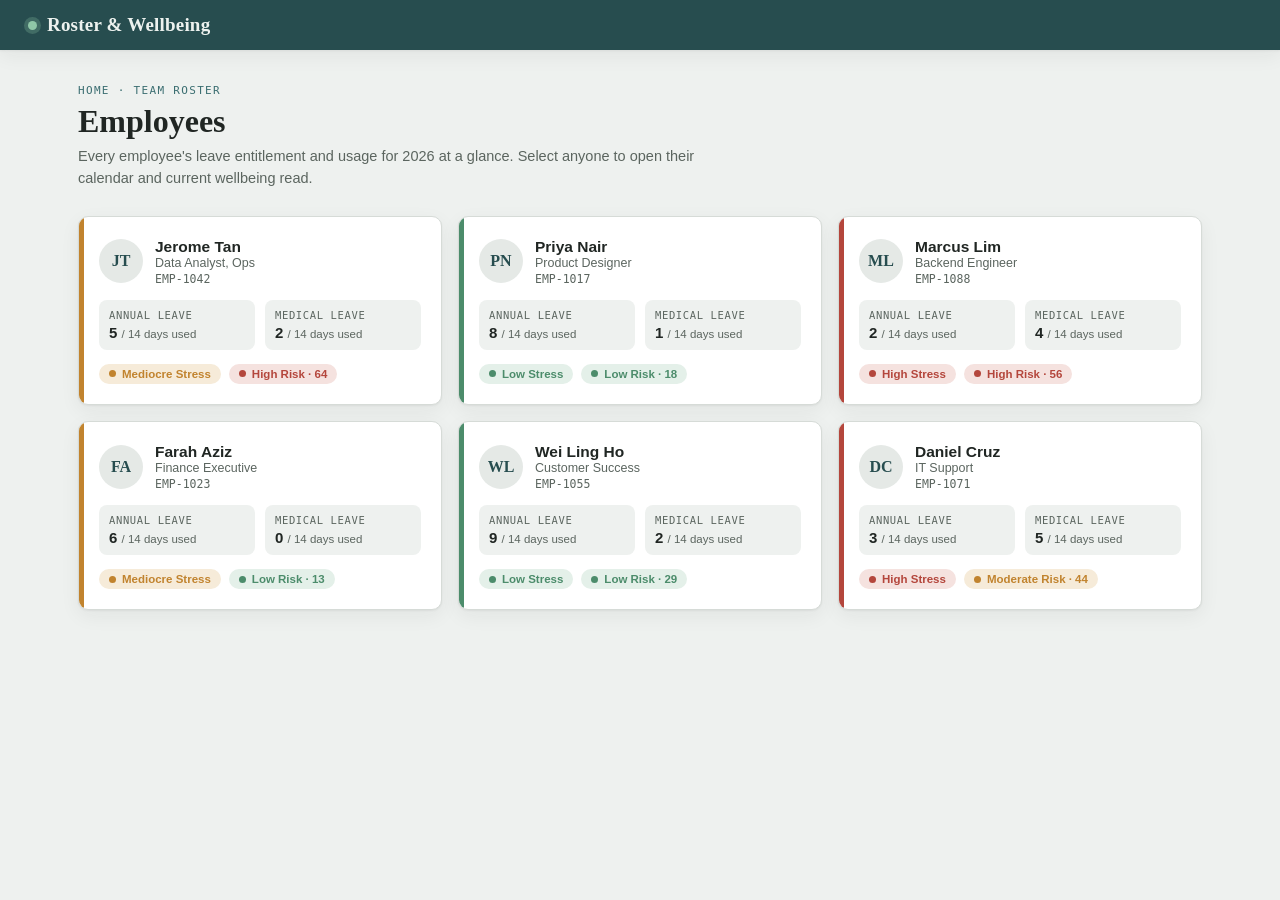
==== index.html @ 820d0a8b "Add files via upload" ====
<!DOCTYPE html>
<html lang="en">
<head>
<meta charset="UTF-8">
<title>Roster & Wellbeing — HR Dashboard</title>
<meta name="viewport" content="width=device-width, initial-scale=1">
<link rel="stylesheet" href="styles.css">
</head>
<body>

<div class="topbar">
  <div class="brand"><span class="dot"></span> Roster &amp; Wellbeing</div>
  <button class="back-btn" id="backBtn">← Back to roster</button>
</div>

<!-- ============ HOME PAGE ============ -->
<div class="page" id="homePage">
  <div class="page-head">
    <div class="eyebrow">Home · Team Roster</div>
    <h1>Employees</h1>
    <p>Every employee's leave entitlement and usage for 2026 at a glance. Select anyone to open their calendar and current wellbeing read.</p>
  </div>
  <div class="roster" id="rosterGrid"></div>
</div>

<!-- ============ EMPLOYEE PAGE ============ -->
<div class="page hidden" id="employeePage">

  <div class="emp-header-card">
    <div class="avatar" id="empAvatar">—</div>
    <div class="emp-header-info">
      <h2 id="empName">—</h2>
      <div class="sub">
        <span id="empId">—</span>
        <span id="empRole">—</span>
        <span id="empSchedule">—</span>
      </div>
    </div>
  </div>

  <div class="stress-strip" id="stressStrip" data-stress="low">
    <div class="stress-left">
      <div class="eyebrow">Current wellbeing signal</div>
      <p class="stress-label" id="stressLabel">Low Stress</p>
      <p class="stress-desc" id="stressDesc">—</p>
      <p class="stress-note">Modelled from workload activity, plus annual &amp; medical leave taken, via the Foundry wellbeing agent.</p>
    </div>
    <div class="pulse-wrap"><svg id="pulseSvg" viewBox="0 0 380 60" preserveAspectRatio="none"></svg></div>
  </div>

  <div class="risk-card" id="riskCard" data-risk="low">
    <div class="risk-card-head">
      <div class="risk-left">
        <div class="eyebrow">Burnout early-warning score</div>
        <div class="risk-score-row">
          <span class="risk-score-num" id="riskScoreVal">—</span>
          <span class="risk-score-label" id="riskLabel">—</span>
        </div>
        <p class="risk-desc" id="riskDesc">—</p>
      </div>
    </div>
    <div class="risk-factors" id="riskFactors"></div>
    <p class="stress-note">Model combines after-hours activity, absenteeism trend and PTO utilization. Intended as a prompt for a supportive conversation, not a performance or disciplinary measure — see the disclosure note below.</p>
  </div>

  <div class="legend">
    <div class="item"><span class="swatch" style="background:#E5EFEC; border:1px solid var(--brand)"></span> Scheduled work day</div>
    <div class="item"><span class="swatch" style="background:var(--al)"></span> Annual leave</div>
    <div class="item"><span class="swatch" style="background:var(--ml)"></span> Medical leave</div>
    <div class="item"><span class="swatch" style="background:var(--surface-2)"></span> Weekend / off</div>
    <div class="item"><span class="swatch" style="background:var(--surface-2); opacity:0.55; border:1px solid var(--brand)"></span> Upcoming (no workload data yet)</div>
    <div class="item"><span class="swatch" style="background:var(--ot-flag); border-radius:50%; width:8px; height:8px;"></span> After-hours activity logged (time shown, click for detail)</div>
    <div class="item"><span class="swatch" style="background:var(--wk-flag); border-radius:50%; width:8px; height:8px;"></span> Weekend login logged (time shown, click for detail)</div>
    <div class="item">Time chip colour = that day's workload: <span class="swatch" style="background:var(--stress-low-bg); border:1px solid var(--stress-low)"></span> light <span class="swatch" style="background:var(--stress-med-bg); border:1px solid var(--stress-med)"></span> mediocre <span class="swatch" style="background:var(--stress-high-bg); border:1px solid var(--stress-high)"></span> heavy</div>
  </div>

  <div class="cal-shell">
    <div class="cal-col" id="calendarCol"></div>
    <div class="side-panel" id="sidePanel">
      <div class="sp-empty" id="spEmpty"><span class="big">No day selected</span>Click any scheduled work day up to today to see that day's workload breakdown. Future work days have no data yet.</div>
      <div id="spContent" class="hidden"></div>
    </div>
  </div>

  <div class="data-note">
    Prototype data notice — workload figures and the burnout risk score shown here are simulated for demo purposes. In production, this panel would be populated by the on-device activity tracker (Microsoft 365 apps, browser activity, screen &amp; input signal), leave records, and attendance data feeding the Foundry agent, under the organization's monitoring policy that employees have been notified of. The risk score is intended to prompt a private, supportive conversation between manager and employee — not to drive automated action, and it should not be used as an input to performance reviews or disciplinary decisions.
  </div>
</div>

<script src="script.js"></script>
</body>
</html>
---- styles.css ----
:root{
    --bg: #EEF1EF;
    --surface: #FFFFFF;
    --surface-2: #E5E9E6;
    --ink: #202623;
    --ink-soft: #5B655F;
    --line: #D6DBD7;
    --brand: #3B6E71;
    --brand-deep: #274D4F;
    --stress-low: #4C8C6B;
    --stress-low-bg: #E4F0E9;
    --stress-med: #C1832E;
    --stress-med-bg: #F6EBD9;
    --stress-high: #B4463C;
    --stress-high-bg: #F5E2DF;
    --al: #3B6E71;
    --ml: #B4463C;
    --ot-flag: #7C5CBF;
    --wk-flag: #2E7D9A;
    --shadow: 0 1px 2px rgba(32,38,35,0.06), 0 6px 20px rgba(32,38,35,0.06);
    --radius: 10px;
    --mono: 'IBM Plex Mono', ui-monospace, Menlo, Consolas, monospace;
    --serif: 'Fraunces', Georgia, serif;
    --sans: 'Inter', -apple-system, BlinkMacSystemFont, 'Segoe UI', sans-serif;
  }
  @import url('https://fonts.googleapis.com/css2?family=Fraunces:opsz,wght@9..144,400;9..144,600;9..144,700&family=Inter:wght@400;500;600;700&family=IBM+Plex+Mono:wght@400;500&display=swap');

  *{ box-sizing: border-box; }
  html,body{ margin:0; padding:0; }
  body{
    background: var(--bg);
    color: var(--ink);
    font-family: var(--sans);
    min-height: 100vh;
  }
  ::selection{ background: var(--brand); color: #fff; }

  /* ---------- top bar ---------- */
  .topbar{
    position: sticky; top:0; z-index: 50;
    background: var(--brand-deep);
    color: #EDF2EF;
    padding: 14px 28px;
    display:flex; align-items:center; justify-content:space-between;
    box-shadow: var(--shadow);
  }
  .topbar .brand{
    font-family: var(--serif); font-weight:600; font-size: 19px; letter-spacing: 0.2px;
    display:flex; align-items:center; gap:10px;
  }
  .brand .dot{ width:9px; height:9px; border-radius:50%; background:#8FC7A8; box-shadow:0 0 0 4px rgba(143,199,168,0.25); }
  .back-btn{
    background: rgba(255,255,255,0.08);
    border: 1px solid rgba(255,255,255,0.18);
    color: #EDF2EF;
    padding: 8px 14px;
    border-radius: 8px;
    font-family: var(--sans); font-size: 13px; font-weight:500;
    cursor:pointer; display:none; align-items:center; gap:6px;
  }
  .back-btn:hover{ background: rgba(255,255,255,0.16); }
  .back-btn.show{ display:inline-flex; }

  /* ---------- page shell ---------- */
  .page{ max-width: 1180px; margin: 0 auto; padding: 34px 28px 80px; }
  .hidden{ display:none !important; }

  .page-head{ margin-bottom: 26px; }
  .page-head .eyebrow{
    font-family: var(--mono); font-size: 11px; letter-spacing: 0.12em; text-transform: uppercase;
    color: var(--brand); margin-bottom: 6px;
  }
  .page-head h1{ font-family: var(--serif); font-weight:700; font-size: 32px; margin:0 0 6px; }
  .page-head p{ color: var(--ink-soft); margin:0; font-size: 14.5px; max-width: 640px; line-height:1.5; }

  /* ---------- roster grid ---------- */
  .roster{
    display:grid; grid-template-columns: repeat(auto-fill, minmax(270px,1fr)); gap:16px;
    margin-top: 22px;
  }
  .emp-card{
    background: var(--surface); border:1px solid var(--line); border-radius: var(--radius);
    padding: 20px; cursor:pointer; box-shadow: var(--shadow);
    transition: transform .15s ease, box-shadow .15s ease;
    position:relative; overflow:hidden;
  }
  .emp-card:hover{ transform: translateY(-2px); box-shadow: 0 4px 8px rgba(32,38,35,0.08), 0 14px 28px rgba(32,38,35,0.10); }
  .emp-card:focus-visible{ outline: 2px solid var(--brand); outline-offset:2px; }
  .emp-card::before{
    content:""; position:absolute; left:0; top:0; bottom:0; width:5px;
  }
  .emp-card[data-stress="low"]::before{ background: var(--stress-low); }
  .emp-card[data-stress="mediocre"]::before{ background: var(--stress-med); }
  .emp-card[data-stress="high"]::before{ background: var(--stress-high); }

  .emp-top{ display:flex; align-items:center; gap:12px; margin-bottom: 14px; }
  .avatar{
    width:44px; height:44px; border-radius:50%; background: var(--surface-2);
    display:flex; align-items:center; justify-content:center; font-family: var(--serif); font-weight:600;
    color: var(--brand-deep); font-size: 16px; flex-shrink:0;
  }
  .emp-name{ font-weight:600; font-size:15.5px; line-height:1.25; }
  .emp-role{ font-size:12.5px; color: var(--ink-soft); }
  .emp-id{ font-family: var(--mono); font-size: 11.5px; color: var(--ink-soft); margin-top:2px; }

  .emp-stats{ display:grid; grid-template-columns: 1fr 1fr; gap:10px; margin-top:14px; }
  .stat{ background: var(--bg); border-radius:8px; padding:9px 10px; }
  .stat .stat-label{ font-size: 10.5px; text-transform:uppercase; letter-spacing:.06em; color: var(--ink-soft); margin-bottom:3px; font-family: var(--mono); }
  .stat .stat-value{ font-size: 15px; font-weight:600; }
  .stat .stat-value small{ font-weight:400; font-size:11.5px; color: var(--ink-soft); }

  .stress-pill, .risk-pill{
    display:inline-flex; align-items:center; gap:6px; font-size: 11.5px; font-weight:600;
    padding: 4px 10px; border-radius: 999px; margin-top: 14px;
  }
  .stress-pill .p-dot, .risk-pill .p-dot{ width:7px; height:7px; border-radius:50%; }
  .stress-pill[data-stress="low"]{ background: var(--stress-low-bg); color: var(--stress-low); }
  .stress-pill[data-stress="low"] .p-dot{ background: var(--stress-low); }
  .stress-pill[data-stress="mediocre"]{ background: var(--stress-med-bg); color: var(--stress-med); }
  .stress-pill[data-stress="mediocre"] .p-dot{ background: var(--stress-med); }
  .stress-pill[data-stress="high"]{ background: var(--stress-high-bg); color: var(--stress-high); }
  .stress-pill[data-stress="high"] .p-dot{ background: var(--stress-high); }

  .pill-row{ display:flex; flex-wrap:wrap; gap:8px; }
  .risk-pill[data-risk="low"]{ background: var(--stress-low-bg); color: var(--stress-low); }
  .risk-pill[data-risk="low"] .p-dot{ background: var(--stress-low); }
  .risk-pill[data-risk="moderate"]{ background: var(--stress-med-bg); color: var(--stress-med); }
  .risk-pill[data-risk="moderate"] .p-dot{ background: var(--stress-med); }
  .risk-pill[data-risk="high"]{ background: var(--stress-high-bg); color: var(--stress-high); }
  .risk-pill[data-risk="high"] .p-dot{ background: var(--stress-high); }
  .risk-pill[data-risk="critical"]{ background: var(--stress-high); color: #fff; }
  .risk-pill[data-risk="critical"] .p-dot{ background: #fff; }

  /* ---------- burnout risk card ---------- */
  .risk-card{
    border-radius: var(--radius); padding: 20px 26px; margin-bottom: 22px;
    box-shadow: var(--shadow); border: 1px solid var(--line); background: var(--surface);
  }
  .risk-card[data-risk="low"]{ border-left: 5px solid var(--stress-low); }
  .risk-card[data-risk="moderate"]{ border-left: 5px solid var(--stress-med); }
  .risk-card[data-risk="high"]{ border-left: 5px solid var(--stress-high); }
  .risk-card[data-risk="critical"]{ border-left: 5px solid var(--stress-high); background: linear-gradient(180deg, var(--stress-high-bg), #fff); }
  .risk-card .eyebrow{
    font-family: var(--mono); font-size: 11px; text-transform:uppercase; letter-spacing:.1em; color: var(--ink-soft); margin-bottom:8px;
  }
  .risk-score-row{ display:flex; align-items:baseline; gap:10px; }
  .risk-score-num{ font-family: var(--serif); font-weight:700; font-size: 30px; }
  .risk-score-label{ font-family: var(--serif); font-weight:700; font-size: 17px; }
  .risk-card[data-risk="low"] .risk-score-num, .risk-card[data-risk="low"] .risk-score-label{ color: var(--stress-low); }
  .risk-card[data-risk="moderate"] .risk-score-num, .risk-card[data-risk="moderate"] .risk-score-label{ color: var(--stress-med); }
  .risk-card[data-risk="high"] .risk-score-num, .risk-card[data-risk="high"] .risk-score-label,
  .risk-card[data-risk="critical"] .risk-score-num, .risk-card[data-risk="critical"] .risk-score-label{ color: var(--stress-high); }
  .risk-desc{ font-size: 13px; color: var(--ink-soft); margin: 6px 0 0; max-width: 640px; line-height:1.45; }

  .risk-factors{ display:grid; grid-template-columns: repeat(auto-fit, minmax(220px,1fr)); gap:16px; margin-top:18px; }
  .rf-row .rf-top{ display:flex; justify-content:space-between; font-size:12.5px; margin-bottom:4px; }
  .rf-row .rf-name{ color: var(--ink); font-weight:600; }
  .rf-row .rf-val{ font-family: var(--mono); font-size:11.5px; color: var(--ink-soft); }
  .rf-row .rf-note{ font-size: 11px; color: var(--ink-soft); margin-top:5px; line-height:1.4; }
  .bar-fill.risk-fill{ background: var(--brand-deep); }

  /* ---------- employee page ---------- */
  .emp-header-card{
    background: var(--surface); border:1px solid var(--line); border-radius: var(--radius);
    padding: 22px 26px; box-shadow: var(--shadow); display:flex; align-items:center; gap:18px; margin-bottom: 18px;
  }
  .emp-header-card .avatar{ width:58px; height:58px; font-size:20px; }
  .emp-header-info h2{ font-family: var(--serif); font-size:22px; margin:0 0 3px; font-weight:700; }
  .emp-header-info .sub{ font-size: 13px; color: var(--ink-soft); display:flex; gap:14px; flex-wrap:wrap; }
  .emp-header-info .sub span{ font-family: var(--mono); }

  /* stress strip: signature element */
  .stress-strip{
    border-radius: var(--radius); padding: 20px 26px; margin-bottom: 22px; position:relative; overflow:hidden;
    display:flex; align-items:center; justify-content:space-between; gap: 24px; box-shadow: var(--shadow);
    border: 1px solid var(--line);
  }
  .stress-strip[data-stress="low"]{ background: linear-gradient(180deg, var(--stress-low-bg), #fff); }
  .stress-strip[data-stress="mediocre"]{ background: linear-gradient(180deg, var(--stress-med-bg), #fff); }
  .stress-strip[data-stress="high"]{ background: linear-gradient(180deg, var(--stress-high-bg), #fff); }
  .stress-strip .stress-left .eyebrow{
    font-family: var(--mono); font-size: 11px; text-transform:uppercase; letter-spacing:.1em; color: var(--ink-soft); margin-bottom:6px;
  }
  .stress-strip .stress-label{ font-family: var(--serif); font-weight:700; font-size: 26px; margin:0; }
  .stress-strip[data-stress="low"] .stress-label{ color: var(--stress-low); }
  .stress-strip[data-stress="mediocre"] .stress-label{ color: var(--stress-med); }
  .stress-strip[data-stress="high"] .stress-label{ color: var(--stress-high); }
  .stress-strip .stress-desc{ font-size: 13px; color: var(--ink-soft); margin-top: 4px; max-width: 460px; line-height:1.45; }
  .pulse-wrap{ flex: 1; max-width: 380px; height: 60px; }
  .pulse-wrap svg{ width:100%; height:100%; display:block; }
  .stress-note{ font-size: 11px; color: var(--ink-soft); margin-top:10px; }

  /* legend */
  .legend{ display:flex; gap:18px; flex-wrap:wrap; align-items:center; margin: 4px 0 20px; font-size:12.5px; color: var(--ink-soft); }
  .legend .item{ display:flex; align-items:center; gap:7px; }
  .legend .swatch{ width:12px; height:12px; border-radius:3px; }

  /* calendar layout with side panel */
  .cal-shell{ display:flex; gap: 22px; align-items:flex-start; }
  .cal-col{ flex: 1; min-width:0; }

  .month-block{ margin-bottom: 30px; }
  .month-tab{
    display:inline-block; font-family: var(--serif); font-weight:700; font-size: 16.5px;
    background: var(--brand-deep); color:#EDF2EF; padding: 6px 16px; border-radius: 7px 7px 0 0;
  }
  .month-grid{
    background: var(--surface); border: 1px solid var(--line); border-radius: 0 8px 8px 8px;
    box-shadow: var(--shadow); overflow:hidden;
  }
  .dow-row{ display:grid; grid-template-columns: repeat(7,1fr); background: var(--surface-2); }
  .dow-row div{ text-align:center; font-size:10.5px; font-family: var(--mono); text-transform:uppercase; color: var(--ink-soft); padding:7px 0; letter-spacing:.05em; }
  .day-grid{ display:grid; grid-template-columns: repeat(7,1fr); }
  .day-cell{
    min-height: 68px; border-right:1px solid var(--line); border-bottom:1px solid var(--line);
    padding: 6px 7px; position:relative; font-size:12px;
  }
  .day-cell:nth-child(7n){ border-right:none; }
  .day-cell.empty{ background: repeating-linear-gradient(135deg, #fafbfa, #fafbfa 6px, #f4f6f5 6px, #f4f6f5 12px); }
  .day-cell .d-num{ font-family: var(--mono); font-weight:500; color: var(--ink-soft); font-size:11px; }
  .day-cell.weekend .d-num{ color: #B8BFB9; }
  .day-cell.workday{ cursor:pointer; }
  .day-cell.workday:hover{ background: #F3F7F5; }
  .day-cell.workday:focus-visible{ outline:2px solid var(--brand); outline-offset:-2px; }
  .day-cell.workday.future{ cursor:default; opacity:0.55; }
  .day-cell.workday.future:hover{ background:none; }
  .day-cell.workday.future .sched-tag{ background: var(--surface-2); color: var(--ink-soft); }
  .day-cell.today{ box-shadow: inset 0 0 0 2px var(--brand); }
  .day-cell .sched-tag{
    display:inline-block; margin-top:4px; font-size: 9.5px; font-family: var(--mono); color: var(--brand);
    background: #E5EFEC; padding: 1px 5px; border-radius: 4px;
  }
  .day-cell .sched-tag[data-load="light"]{ background: var(--stress-low-bg); color: var(--stress-low); }
  .day-cell .sched-tag[data-load="mediocre"]{ background: var(--stress-med-bg); color: var(--stress-med); }
  .day-cell .sched-tag[data-load="heavy"]{ background: var(--stress-high-bg); color: var(--stress-high); font-weight:600; }
  .day-cell .ot-dot, .day-cell .wk-dot{
    position:absolute; top:6px; right:7px; width:7px; height:7px; border-radius:50%;
  }
  .day-cell .ot-dot{ background: var(--ot-flag); }
  .day-cell .wk-dot{ background: var(--wk-flag); }
  .day-cell .ot-dot + .wk-dot{ right:17px; }
  .day-cell .event-time{
    display:block; font-family: var(--mono); font-size: 9px; letter-spacing:0.01em;
    margin-top: 3px; line-height:1.3;
  }
  .day-cell .event-time.ot-time{ color: var(--ot-flag); }
  .day-cell .event-time.wk-time{ color: var(--wk-flag); }
  .day-cell.has-login{ cursor:pointer; }
  .day-cell.has-login:hover{ background: #F3F7F5; }
  .day-cell.has-login:focus-visible{ outline:2px solid var(--brand); outline-offset:-2px; }
  .day-cell .leave-tag{
    display:inline-block; margin-top:4px; font-size: 9.5px; font-weight:700; padding:1px 6px; border-radius:4px; color:#fff;
  }
  .day-cell .leave-tag.al{ background: var(--al); }
  .day-cell .leave-tag.ml{ background: var(--ml); }
  .day-cell.selected{ background: #E9F2EE; box-shadow: inset 0 0 0 2px var(--brand); }

  /* side panel */
  .side-panel{
    width: 300px; flex-shrink:0; position: sticky; top: 78px;
    background: var(--surface); border: 1px solid var(--line); border-radius: var(--radius);
    box-shadow: var(--shadow); padding: 20px; max-height: calc(100vh - 100px); overflow:auto;
  }
  .side-panel .sp-empty{ color: var(--ink-soft); font-size: 13px; line-height:1.5; text-align:center; padding: 30px 6px; }
  .side-panel .sp-empty .big{ font-family: var(--serif); font-size:15px; color:var(--ink); display:block; margin-bottom:6px; }
  .sp-date{ font-family: var(--mono); font-size:11px; color: var(--brand); text-transform:uppercase; letter-spacing:.08em; margin-bottom:4px; }
  .sp-title{ font-family: var(--serif); font-weight:700; font-size:18px; margin: 0 0 2px; }
  .sp-sub{ font-size:12px; color: var(--ink-soft); margin-bottom: 16px; }
  .sp-flag-block{
    border-radius:8px; padding:10px 12px; margin-bottom:16px; border:1px solid var(--line);
  }
  .sp-flag-block.ot{ background: #F3EFFA; border-color: #DCD2F0; }
  .sp-flag-block.wk{ background: #E9F3F6; border-color: #CFE4EA; }
  .sp-flag-top{ display:flex; align-items:center; gap:7px; font-size:12.5px; font-weight:600; }
  .sp-flag-dot{ width:8px; height:8px; border-radius:50%; flex-shrink:0; }
  .sp-flag-dot.ot{ background: var(--ot-flag); }
  .sp-flag-dot.wk{ background: var(--wk-flag); }
  .sp-flag-detail{ font-size:12px; color: var(--ink-soft); margin-top:5px; }
  .sp-note{ font-size:12px; color: var(--ink-soft); line-height:1.5; }
  .sp-score{
    display:flex; align-items:center; justify-content:space-between;
    background: var(--bg); border-radius:8px; padding:10px 12px; margin-bottom:16px;
  }
  .sp-score .lab{ font-size:11px; color:var(--ink-soft); font-family: var(--mono); text-transform:uppercase; letter-spacing:.05em; }
  .sp-score .val{ font-weight:700; font-size:14px; }
  .sp-metric{ margin-bottom: 12px; }
  .sp-metric .m-top{ display:flex; justify-content:space-between; font-size:12px; margin-bottom:4px; }
  .sp-metric .m-top .m-name{ color: var(--ink-soft); }
  .sp-metric .m-top .m-val{ font-weight:600; font-family: var(--mono); font-size:11.5px; }
  .bar-bg{ height:6px; background: var(--surface-2); border-radius: 4px; overflow:hidden; }
  .bar-fill{ height:100%; background: var(--brand); border-radius:4px; }
  .sp-apps{ margin-top: 18px; }
  .sp-apps h4{ font-size:11px; text-transform:uppercase; letter-spacing:.06em; color: var(--ink-soft); font-family: var(--mono); margin: 0 0 10px; }
  .app-row{ display:flex; align-items:center; gap:8px; font-size:12px; margin-bottom:8px; }
  .app-row .app-name{ width: 76px; flex-shrink:0; color: var(--ink-soft); }
  .app-row .bar-bg{ flex:1; }
  .app-row .app-pct{ font-family: var(--mono); font-size:11px; width:30px; text-align:right; }

  .data-note{
    font-size: 11.5px; color: var(--ink-soft); border-top: 1px dashed var(--line); margin-top: 26px; padding-top: 14px; line-height:1.5;
  }

  @media (max-width: 860px){
    .cal-shell{ flex-direction: column; }
    .side-panel{ width: 100%; position: static; order:-1; }
  }
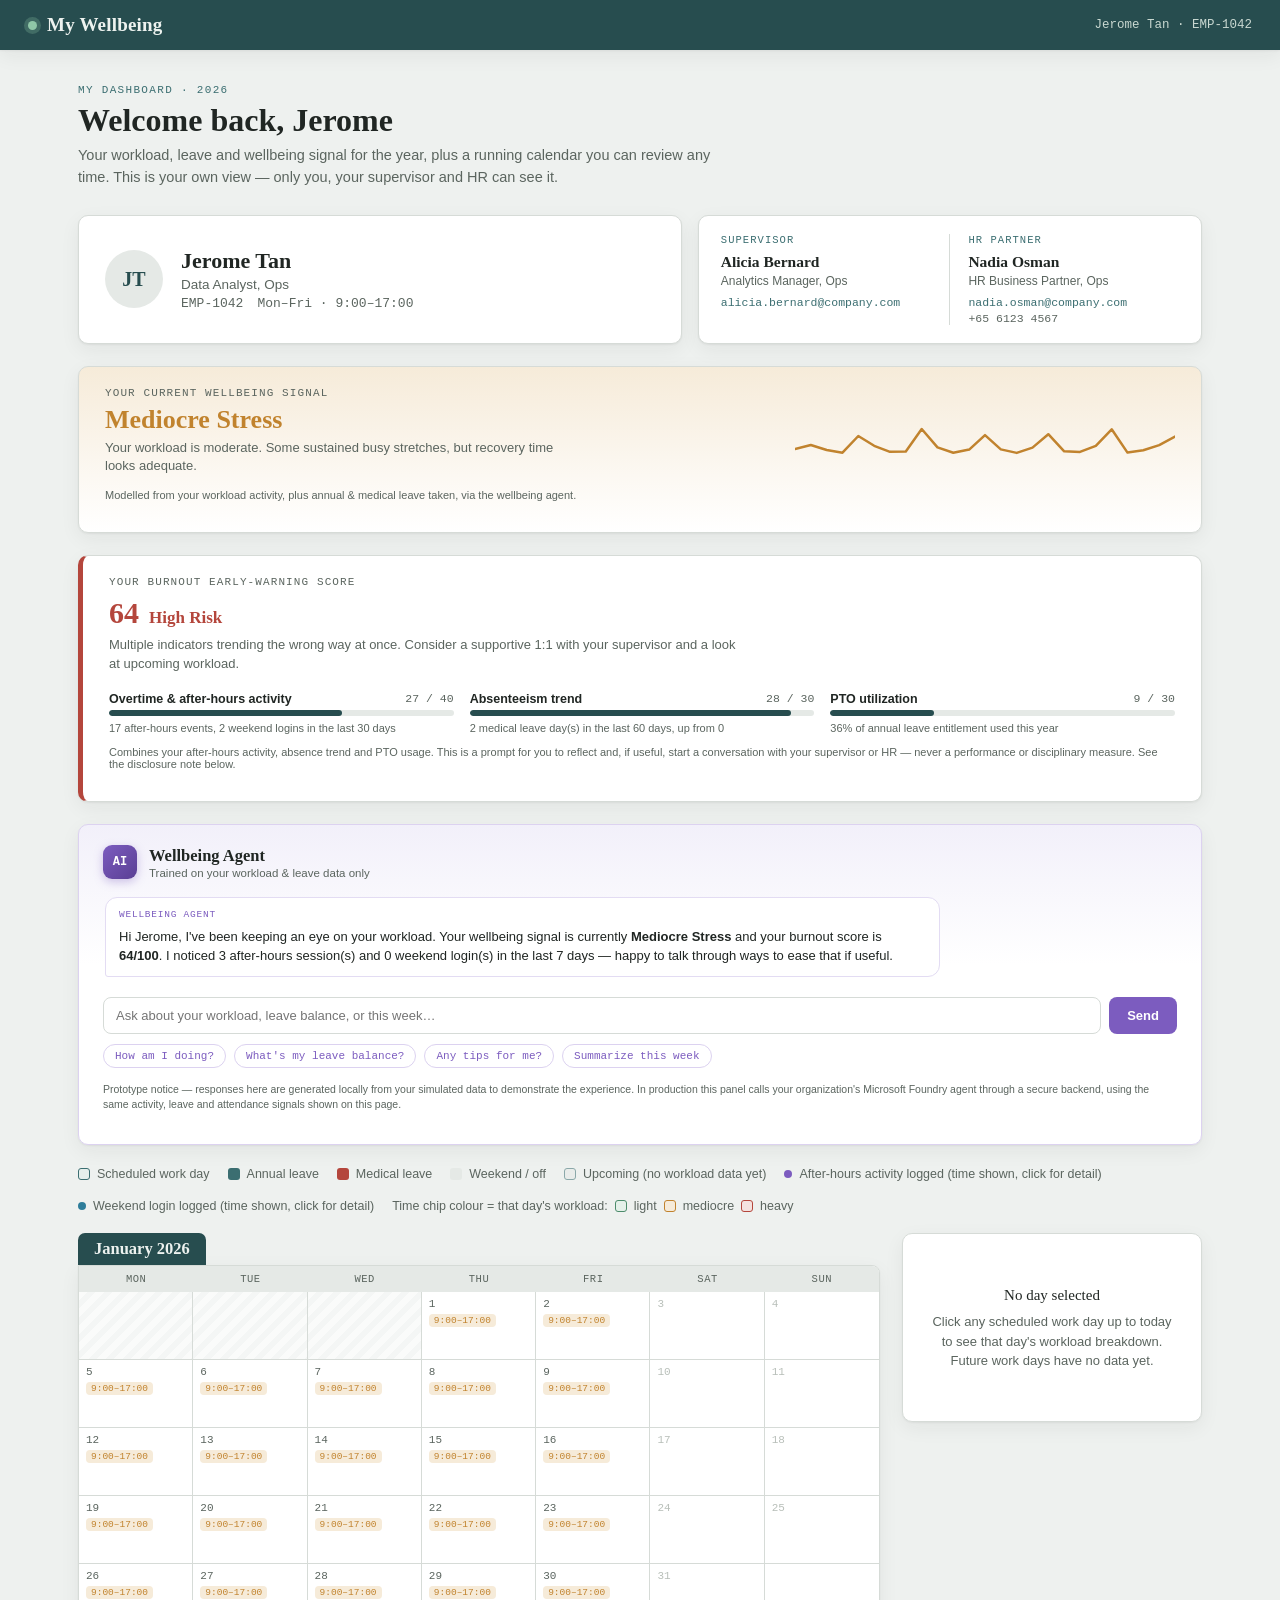
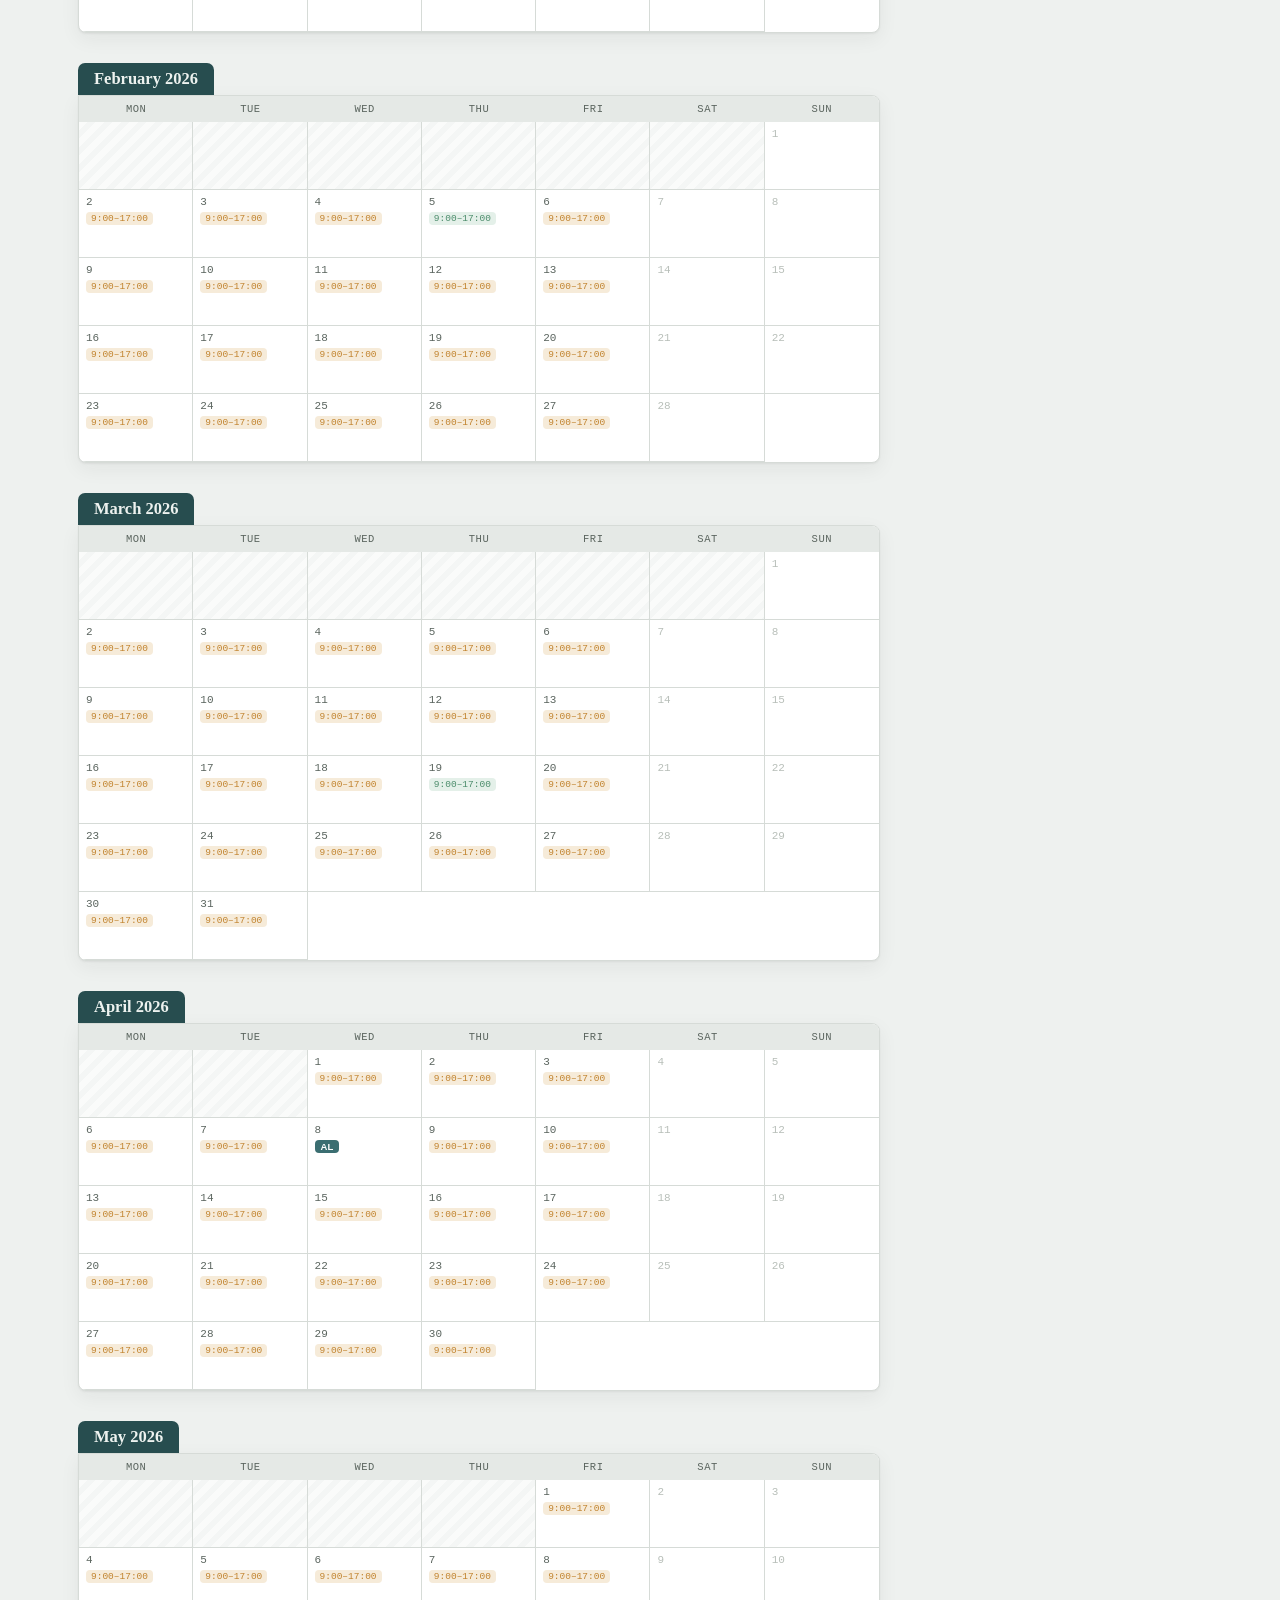
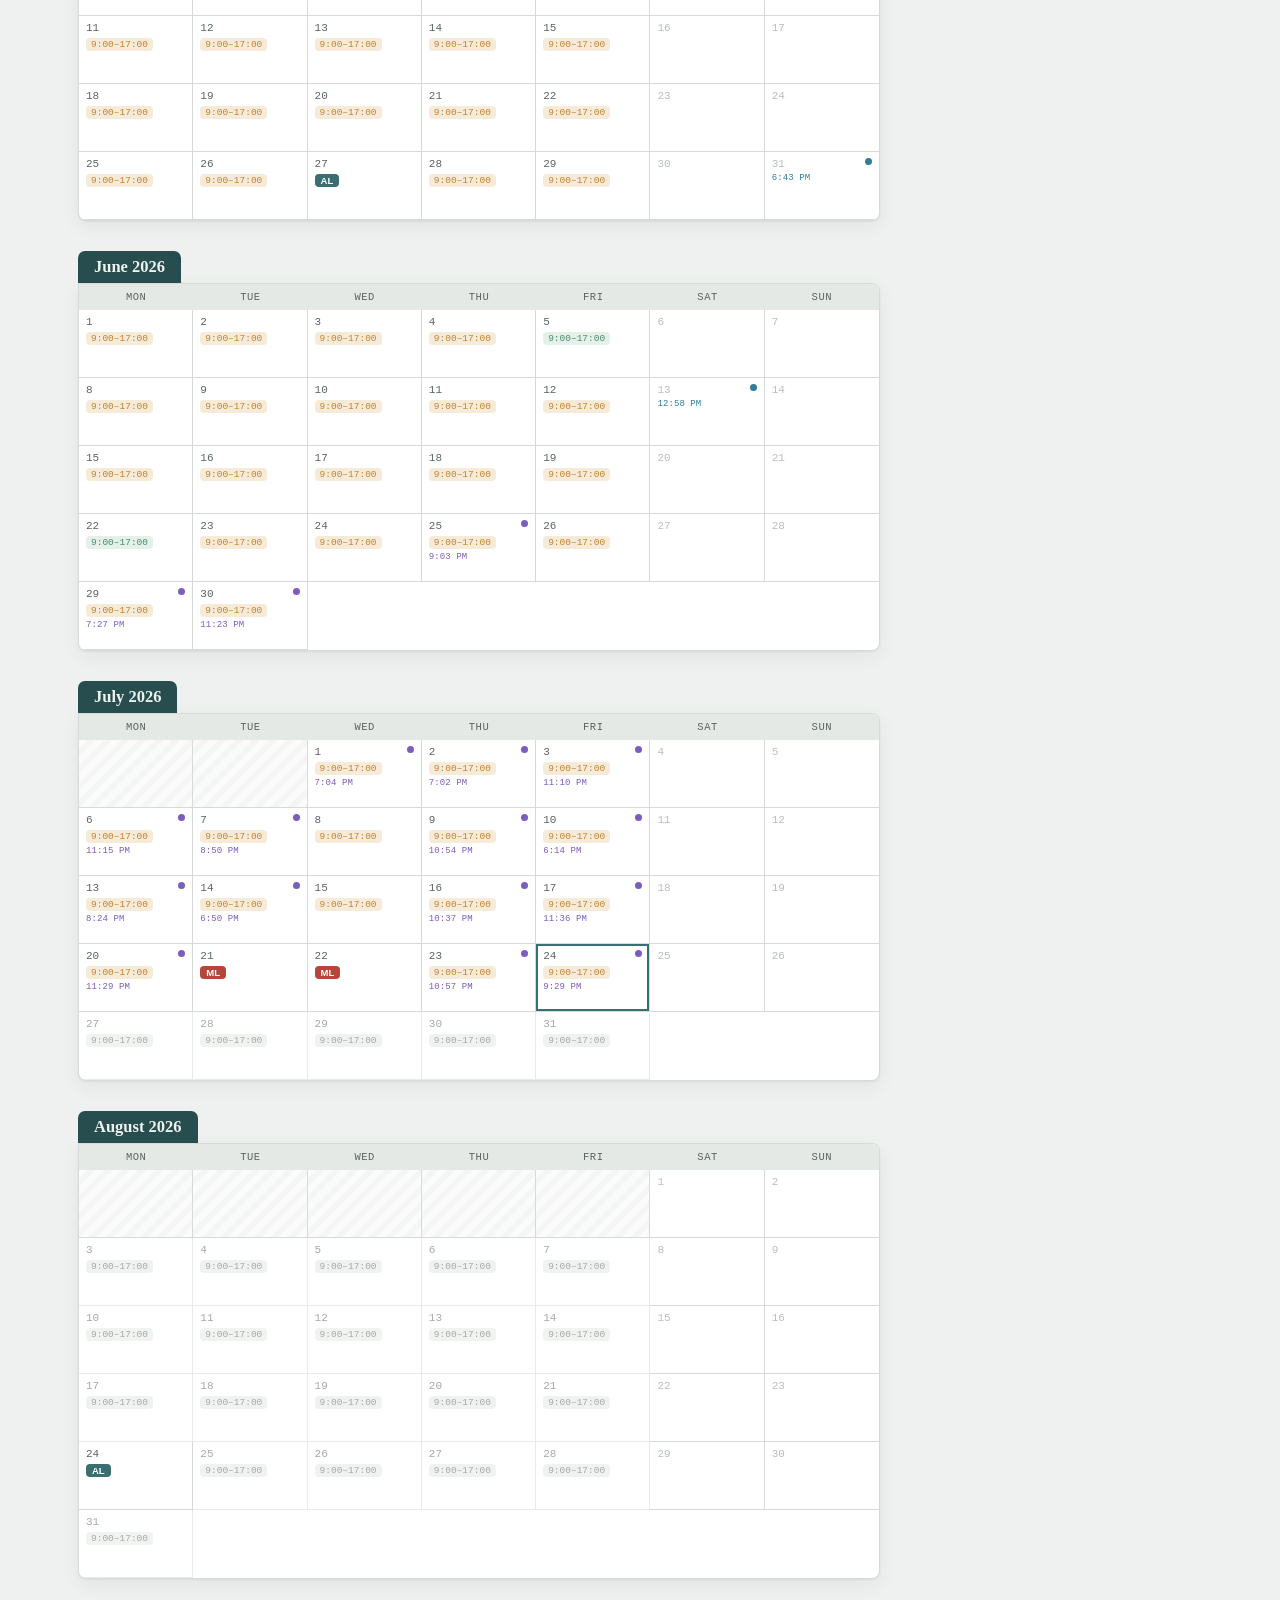
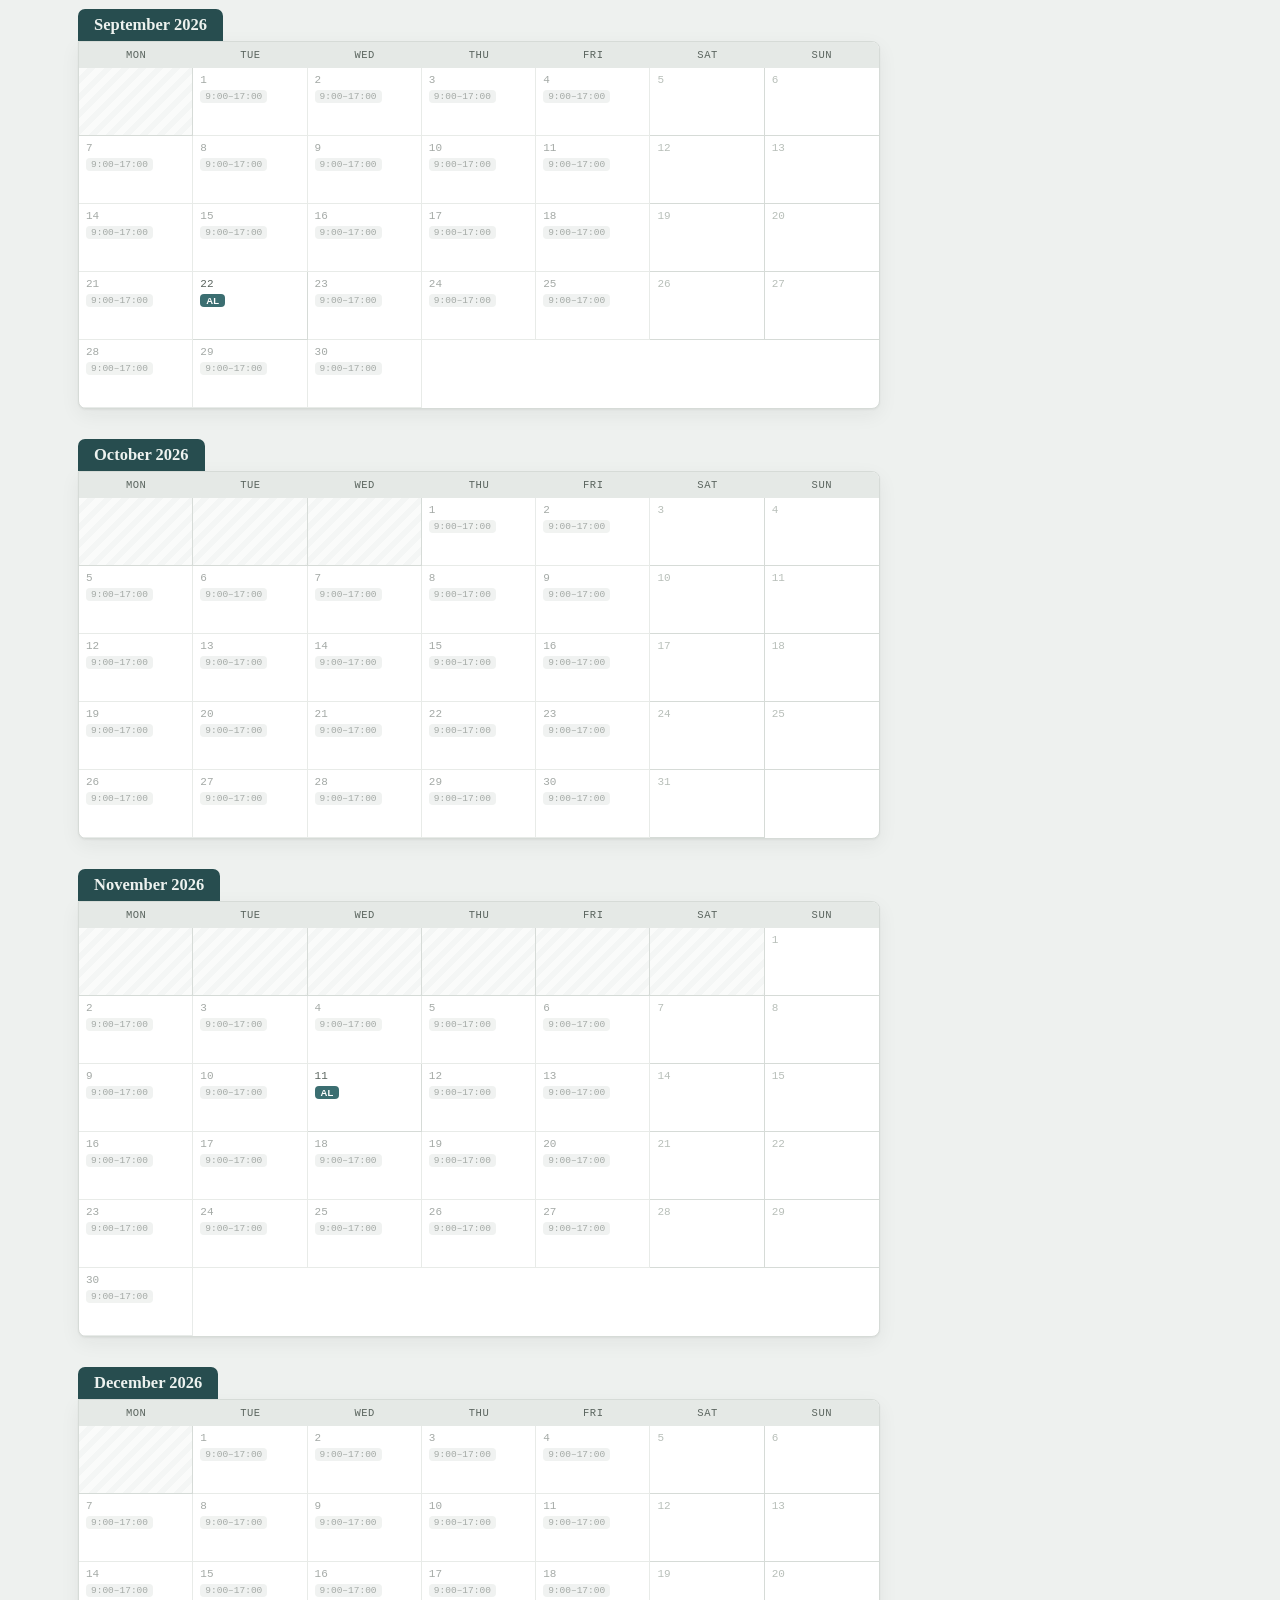
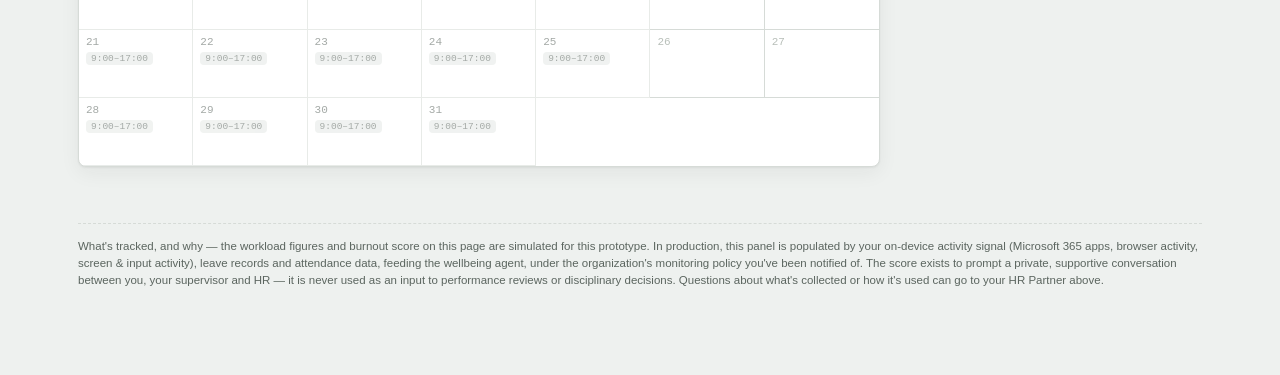
==== commit 9cfd37e3: "Add files via upload" ====
--- a/index.html
+++ b/index.html
@@ -2,48 +2,63 @@
 <html lang="en">
 <head>
 <meta charset="UTF-8">
-<title>Roster & Wellbeing — HR Dashboard</title>
+<title>My Wellbeing — Employee Portal</title>
 <meta name="viewport" content="width=device-width, initial-scale=1">
 <link rel="stylesheet" href="styles.css">
 </head>
 <body>
 
 <div class="topbar">
-  <div class="brand"><span class="dot"></span> Roster &amp; Wellbeing</div>
-  <button class="back-btn" id="backBtn">← Back to roster</button>
+  <div class="brand"><span class="dot"></span> My Wellbeing</div>
+  <div class="topbar-user" id="topbarUser">—</div>
 </div>
 
-<!-- ============ HOME PAGE ============ -->
-<div class="page" id="homePage">
+<div class="page" id="employeePage">
+
   <div class="page-head">
-    <div class="eyebrow">Home · Team Roster</div>
-    <h1>Employees</h1>
-    <p>Every employee's leave entitlement and usage for 2026 at a glance. Select anyone to open their calendar and current wellbeing read.</p>
+    <div class="eyebrow">My Dashboard · 2026</div>
+    <h1>Welcome back<span id="firstNameGreet"></span></h1>
+    <p>Your workload, leave and wellbeing signal for the year, plus a running calendar you can review any time. This is your own view — only you, your supervisor and HR can see it.</p>
   </div>
-  <div class="roster" id="rosterGrid"></div>
-</div>
 
-<!-- ============ EMPLOYEE PAGE ============ -->
-<div class="page hidden" id="employeePage">
+  <!-- Identity + contacts -->
+  <div class="identity-row">
+    <div class="emp-header-card">
+      <div class="avatar" id="empAvatar">—</div>
+      <div class="emp-header-info">
+        <h2 id="empName">—</h2>
+        <div class="role-line" id="empRole">—</div>
+        <div class="sub">
+          <span id="empId">—</span>
+          <span id="empSchedule">—</span>
+        </div>
+      </div>
+    </div>
 
-  <div class="emp-header-card">
-    <div class="avatar" id="empAvatar">—</div>
-    <div class="emp-header-info">
-      <h2 id="empName">—</h2>
-      <div class="sub">
-        <span id="empId">—</span>
-        <span id="empRole">—</span>
-        <span id="empSchedule">—</span>
+    <div class="contacts-card">
+      <div class="contact-block">
+        <div class="eyebrow">Supervisor</div>
+        <div class="contact-name" id="supName">—</div>
+        <div class="contact-role" id="supRole">—</div>
+        <a class="contact-link" id="supEmail" href="#">—</a>
+      </div>
+      <div class="contact-div"></div>
+      <div class="contact-block">
+        <div class="eyebrow">HR Partner</div>
+        <div class="contact-name" id="hrName">—</div>
+        <div class="contact-role" id="hrRole">—</div>
+        <a class="contact-link" id="hrEmail" href="#">—</a>
+        <div class="contact-phone" id="hrPhone">—</div>
       </div>
     </div>
   </div>
 
   <div class="stress-strip" id="stressStrip" data-stress="low">
     <div class="stress-left">
-      <div class="eyebrow">Current wellbeing signal</div>
+      <div class="eyebrow">Your current wellbeing signal</div>
       <p class="stress-label" id="stressLabel">Low Stress</p>
       <p class="stress-desc" id="stressDesc">—</p>
-      <p class="stress-note">Modelled from workload activity, plus annual &amp; medical leave taken, via the Foundry wellbeing agent.</p>
+      <p class="stress-note">Modelled from your workload activity, plus annual &amp; medical leave taken, via the wellbeing agent.</p>
     </div>
     <div class="pulse-wrap"><svg id="pulseSvg" viewBox="0 0 380 60" preserveAspectRatio="none"></svg></div>
   </div>
@@ -51,7 +66,7 @@
   <div class="risk-card" id="riskCard" data-risk="low">
     <div class="risk-card-head">
       <div class="risk-left">
-        <div class="eyebrow">Burnout early-warning score</div>
+        <div class="eyebrow">Your burnout early-warning score</div>
         <div class="risk-score-row">
           <span class="risk-score-num" id="riskScoreVal">—</span>
           <span class="risk-score-label" id="riskLabel">—</span>
@@ -60,7 +75,27 @@
       </div>
     </div>
     <div class="risk-factors" id="riskFactors"></div>
-    <p class="stress-note">Model combines after-hours activity, absenteeism trend and PTO utilization. Intended as a prompt for a supportive conversation, not a performance or disciplinary measure — see the disclosure note below.</p>
+    <p class="stress-note">Combines your after-hours activity, absence trend and PTO usage. This is a prompt for you to reflect and, if useful, start a conversation with your supervisor or HR — never a performance or disciplinary measure. See the disclosure note below.</p>
+  </div>
+
+  <!-- Foundry AI agent panel -->
+  <div class="agent-panel" id="agentPanel">
+    <div class="agent-head">
+      <div class="agent-title-wrap">
+        <span class="agent-badge">AI</span>
+        <div>
+          <div class="agent-title">Wellbeing Agent</div>
+          <div class="agent-sub">Trained on your workload &amp; leave data only</div>
+        </div>
+      </div>
+    </div>
+    <div class="agent-thread" id="agentThread"></div>
+    <form class="agent-input-row" id="agentForm">
+      <input type="text" id="agentInput" placeholder="Ask about your workload, leave balance, or this week…" autocomplete="off">
+      <button type="submit">Send</button>
+    </form>
+    <div class="agent-chips" id="agentChips"></div>
+    <p class="agent-disclosure">Prototype notice — responses here are generated locally from your simulated data to demonstrate the experience. In production this panel calls your organization's Microsoft Foundry agent through a secure backend, using the same activity, leave and attendance signals shown on this page.</p>
   </div>
 
   <div class="legend">
@@ -83,7 +118,7 @@
   </div>
 
   <div class="data-note">
-    Prototype data notice — workload figures and the burnout risk score shown here are simulated for demo purposes. In production, this panel would be populated by the on-device activity tracker (Microsoft 365 apps, browser activity, screen &amp; input signal), leave records, and attendance data feeding the Foundry agent, under the organization's monitoring policy that employees have been notified of. The risk score is intended to prompt a private, supportive conversation between manager and employee — not to drive automated action, and it should not be used as an input to performance reviews or disciplinary decisions.
+    What's tracked, and why — the workload figures and burnout score on this page are simulated for this prototype. In production, this panel is populated by your on-device activity signal (Microsoft 365 apps, browser activity, screen &amp; input activity), leave records and attendance data, feeding the wellbeing agent, under the organization's monitoring policy you've been notified of. The score exists to prompt a private, supportive conversation between you, your supervisor and HR — it is never used as an input to performance reviews or disciplinary decisions. Questions about what's collected or how it's used can go to your HR Partner above.
   </div>
 </div>
 
--- a/styles.css
+++ b/styles.css
@@ -304,3 +304,95 @@
     .cal-shell{ flex-direction: column; }
     .side-panel{ width: 100%; position: static; order:-1; }
   }
+
+  /* ---------- employee self-service additions ---------- */
+  .topbar-user{
+    font-family: var(--mono); font-size: 12.5px; color: #C9D8D1;
+    display:flex; align-items:center; gap:8px;
+  }
+  .page-head h1 span{ font-family: var(--serif); }
+
+  .identity-row{ display:flex; gap:16px; margin-bottom: 22px; flex-wrap:wrap; }
+  .identity-row .emp-header-card{ flex: 1.2; min-width: 280px; margin-bottom:0; }
+  .role-line{ font-size: 13.5px; color: var(--ink-soft); margin-bottom: 4px; }
+
+  .contacts-card{
+    flex: 1; min-width: 280px; background: var(--surface); border:1px solid var(--line);
+    border-radius: var(--radius); box-shadow: var(--shadow); padding: 18px 22px;
+    display:flex; align-items:stretch; gap: 18px;
+  }
+  .contacts-card .eyebrow{
+    font-family: var(--mono); font-size: 10.5px; letter-spacing: 0.1em; text-transform: uppercase;
+    color: var(--brand); margin-bottom: 6px;
+  }
+  .contact-block{ flex:1; min-width:0; }
+  .contact-name{ font-family: var(--serif); font-weight:700; font-size: 15.5px; line-height:1.3; }
+  .contact-role{ font-size: 12px; color: var(--ink-soft); margin: 2px 0 8px; }
+  .contact-link{ display:block; font-family: var(--mono); font-size: 11.5px; color: var(--brand); text-decoration:none; word-break: break-all; }
+  .contact-link:hover{ text-decoration: underline; }
+  .contact-phone{ font-family: var(--mono); font-size: 11.5px; color: var(--ink-soft); margin-top: 3px; }
+  .contact-div{ width:1px; background: var(--line); flex-shrink:0; }
+
+  /* ---------- Foundry AI agent panel (signature element) ---------- */
+  .agent-panel{
+    background: linear-gradient(180deg, #F2F0FA, var(--surface) 140px);
+    border: 1px solid #DCD2F0; border-radius: var(--radius); box-shadow: var(--shadow);
+    padding: 20px 24px; margin-bottom: 22px;
+  }
+  .agent-head{ margin-bottom: 14px; }
+  .agent-title-wrap{ display:flex; align-items:center; gap:12px; }
+  .agent-badge{
+    width: 34px; height:34px; border-radius: 9px; flex-shrink:0;
+    background: linear-gradient(135deg, var(--ot-flag), #5A3F94);
+    color:#fff; font-family: var(--mono); font-weight:700; font-size:12px;
+    display:flex; align-items:center; justify-content:center;
+    box-shadow: 0 3px 10px rgba(124,92,191,0.35);
+  }
+  .agent-title{ font-family: var(--serif); font-weight:700; font-size: 16.5px; }
+  .agent-sub{ font-size: 11.5px; color: var(--ink-soft); margin-top:1px; }
+
+  .agent-thread{
+    display:flex; flex-direction:column; gap:10px; max-height: 320px; overflow-y:auto;
+    padding: 4px 2px 14px; margin-bottom: 4px;
+  }
+  .agent-msg{
+    max-width: 78%; padding: 10px 13px; border-radius: 12px; font-size: 13px; line-height:1.5;
+  }
+  .agent-msg.from-agent{
+    background: #fff; border: 1px solid #E3DCF3; align-self:flex-start; border-bottom-left-radius: 3px;
+  }
+  .agent-msg.from-user{
+    background: var(--brand); color:#fff; align-self:flex-end; border-bottom-right-radius: 3px;
+  }
+  .agent-msg .agent-tag{
+    display:block; font-family: var(--mono); font-size: 9.5px; text-transform:uppercase; letter-spacing:.08em;
+    color: var(--ot-flag); margin-bottom: 4px;
+  }
+
+  .agent-input-row{ display:flex; gap:8px; margin-top: 6px; }
+  .agent-input-row input{
+    flex:1; border:1px solid var(--line); border-radius: 8px; padding: 10px 12px;
+    font-family: var(--sans); font-size: 13px; background:#fff; color: var(--ink);
+  }
+  .agent-input-row input:focus{ outline:2px solid var(--ot-flag); outline-offset:1px; }
+  .agent-input-row button{
+    background: var(--ot-flag); color:#fff; border:none; border-radius:8px; padding: 0 18px;
+    font-family: var(--sans); font-weight:600; font-size:13px; cursor:pointer;
+  }
+  .agent-input-row button:hover{ background: #6B4CAD; }
+
+  .agent-chips{ display:flex; gap:8px; flex-wrap:wrap; margin-top: 10px; }
+  .agent-chip{
+    font-family: var(--mono); font-size: 11px; color: var(--ot-flag); background:#fff;
+    border: 1px solid #DCD2F0; border-radius: 999px; padding: 5px 11px; cursor:pointer;
+  }
+  .agent-chip:hover{ background:#F3EFFA; }
+
+  .agent-disclosure{ font-size: 10.5px; color: var(--ink-soft); margin-top: 14px; line-height:1.5; }
+
+  @media (max-width: 720px){
+    .identity-row{ flex-direction:column; }
+    .contacts-card{ flex-direction:column; }
+    .contact-div{ width:auto; height:1px; }
+    .agent-msg{ max-width: 90%; }
+  }
